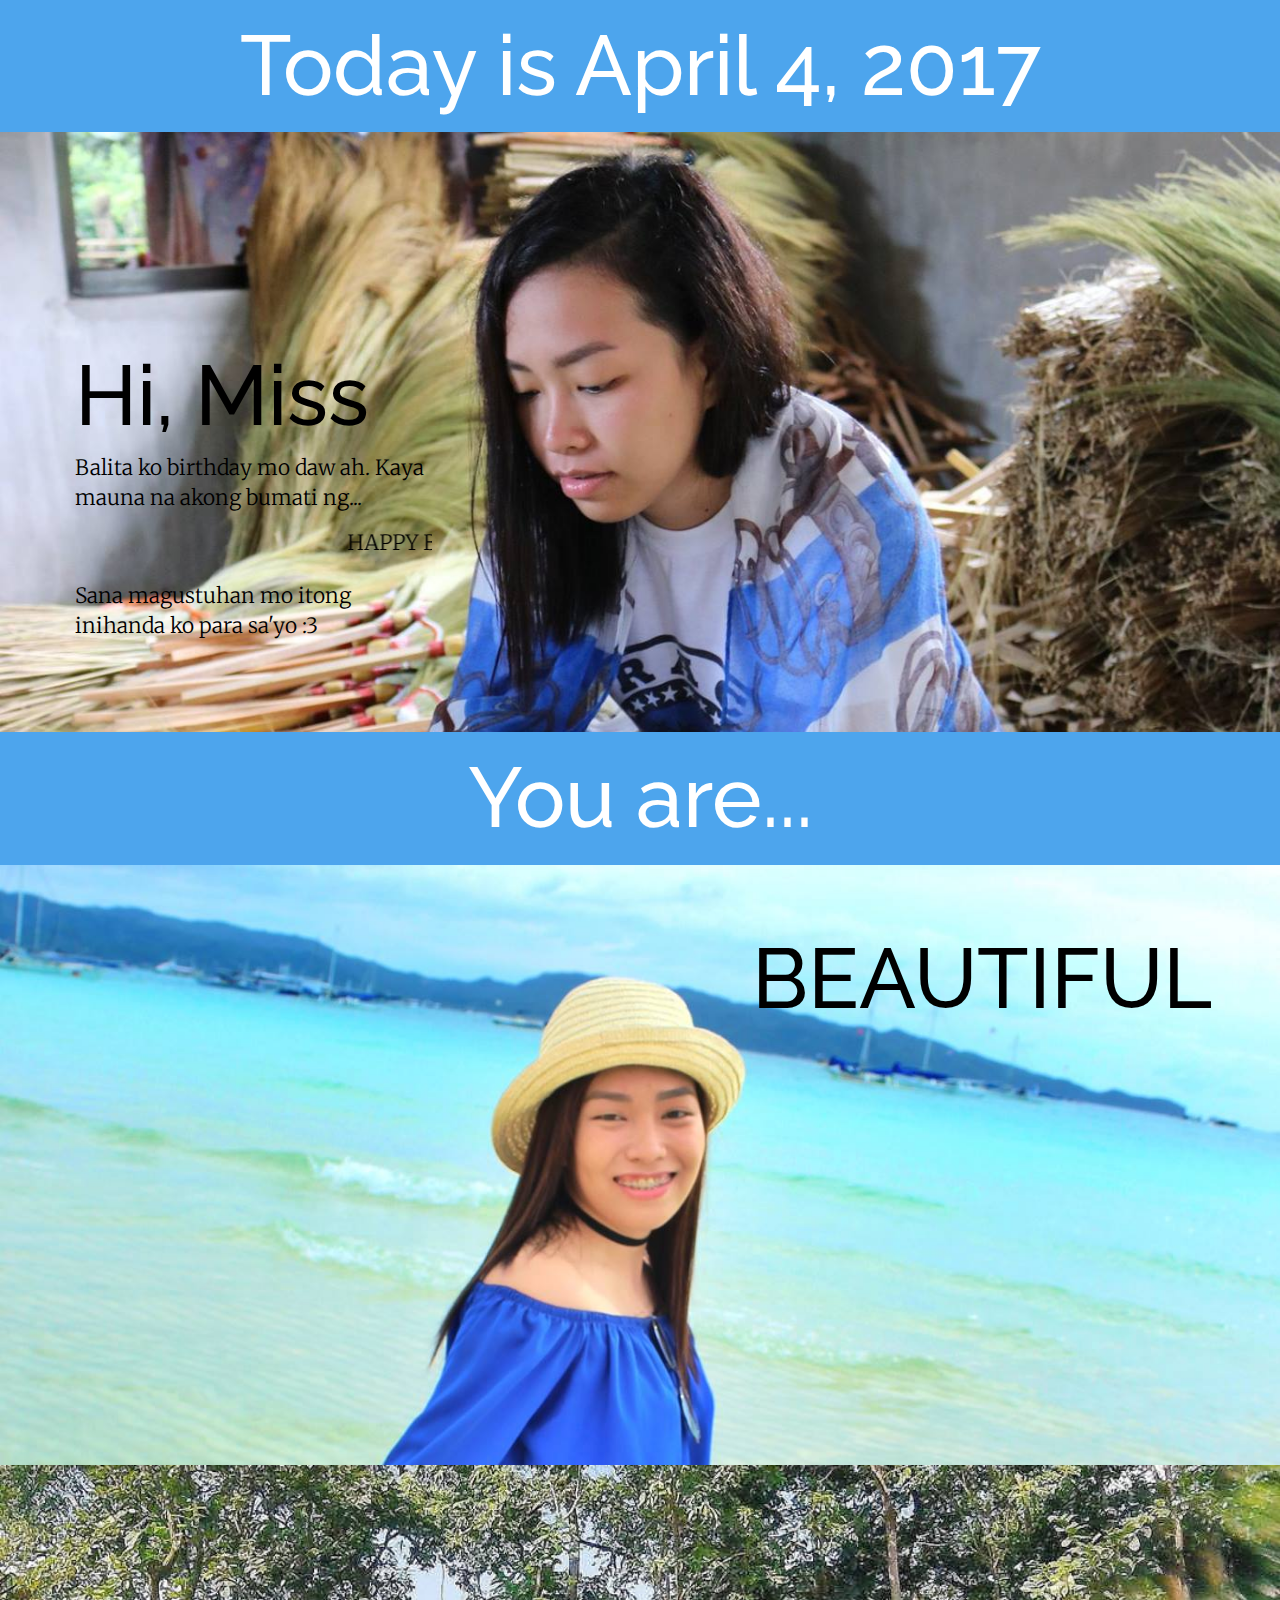
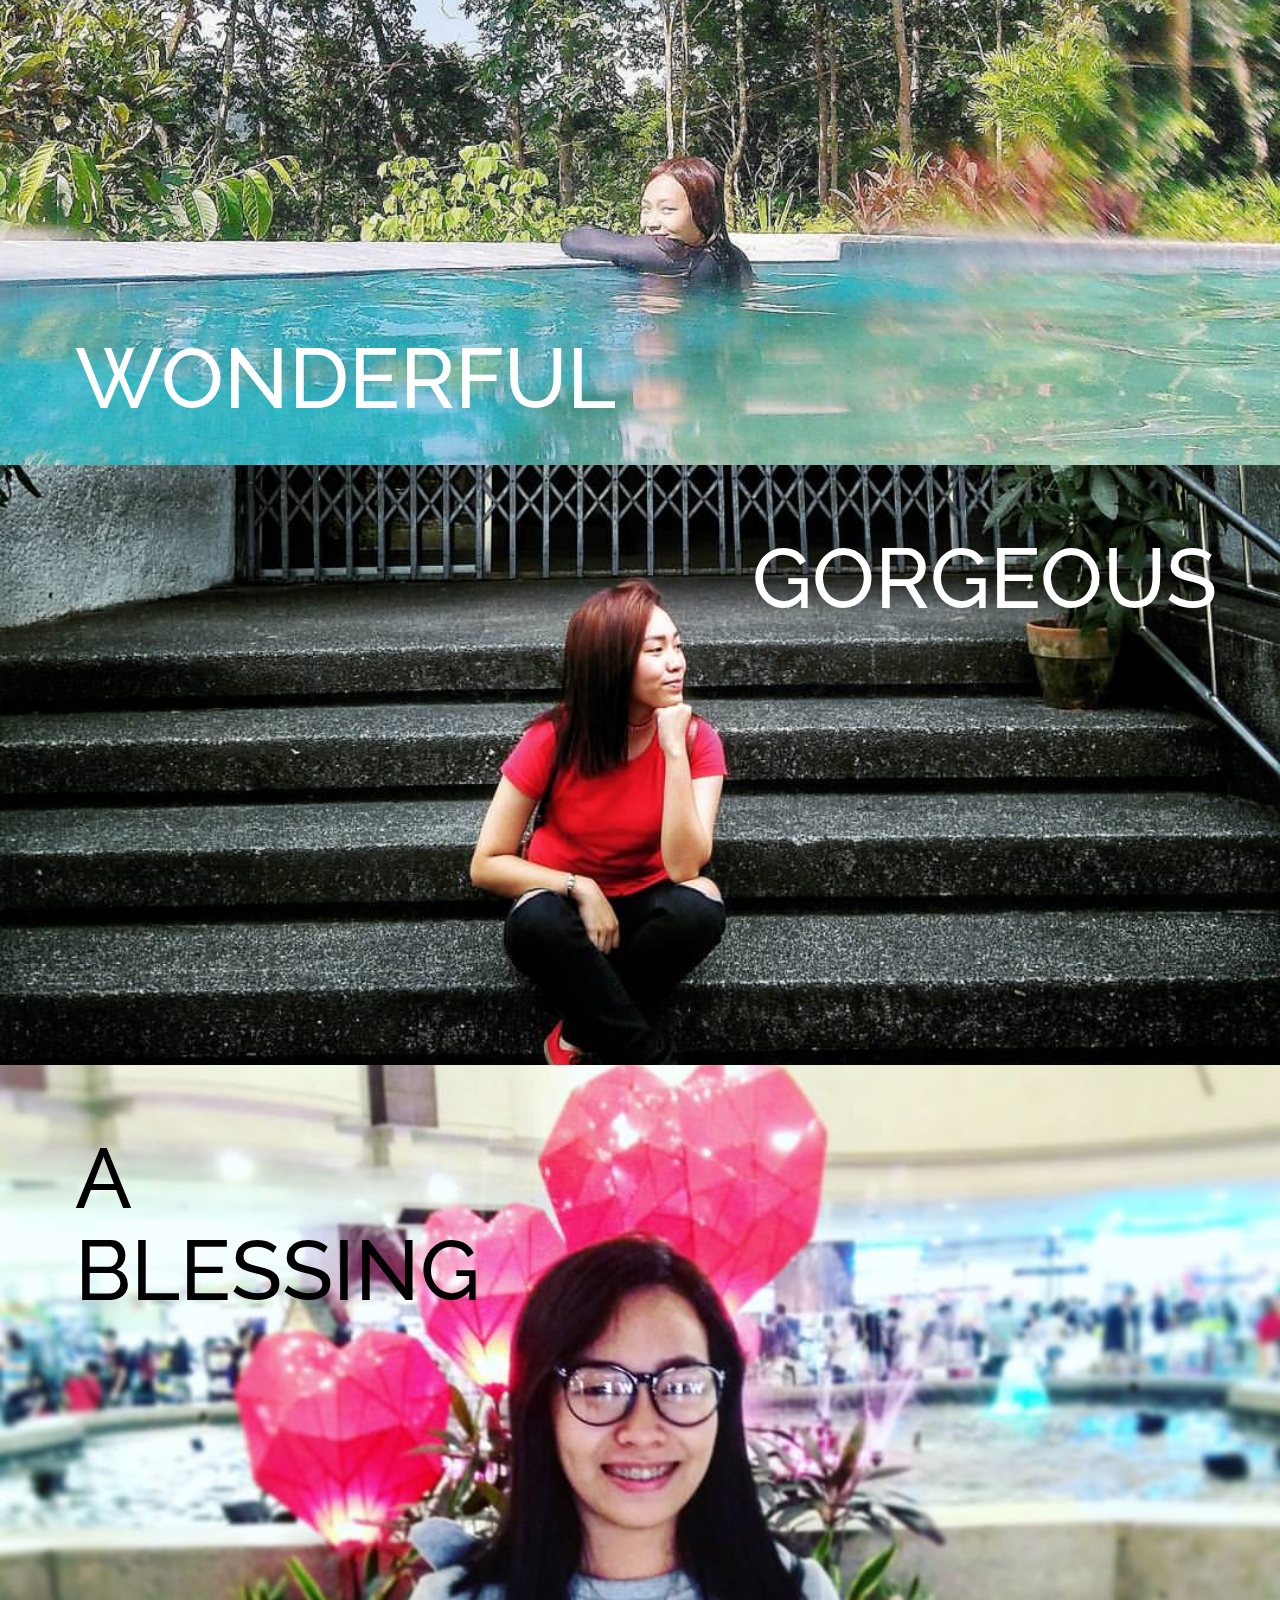
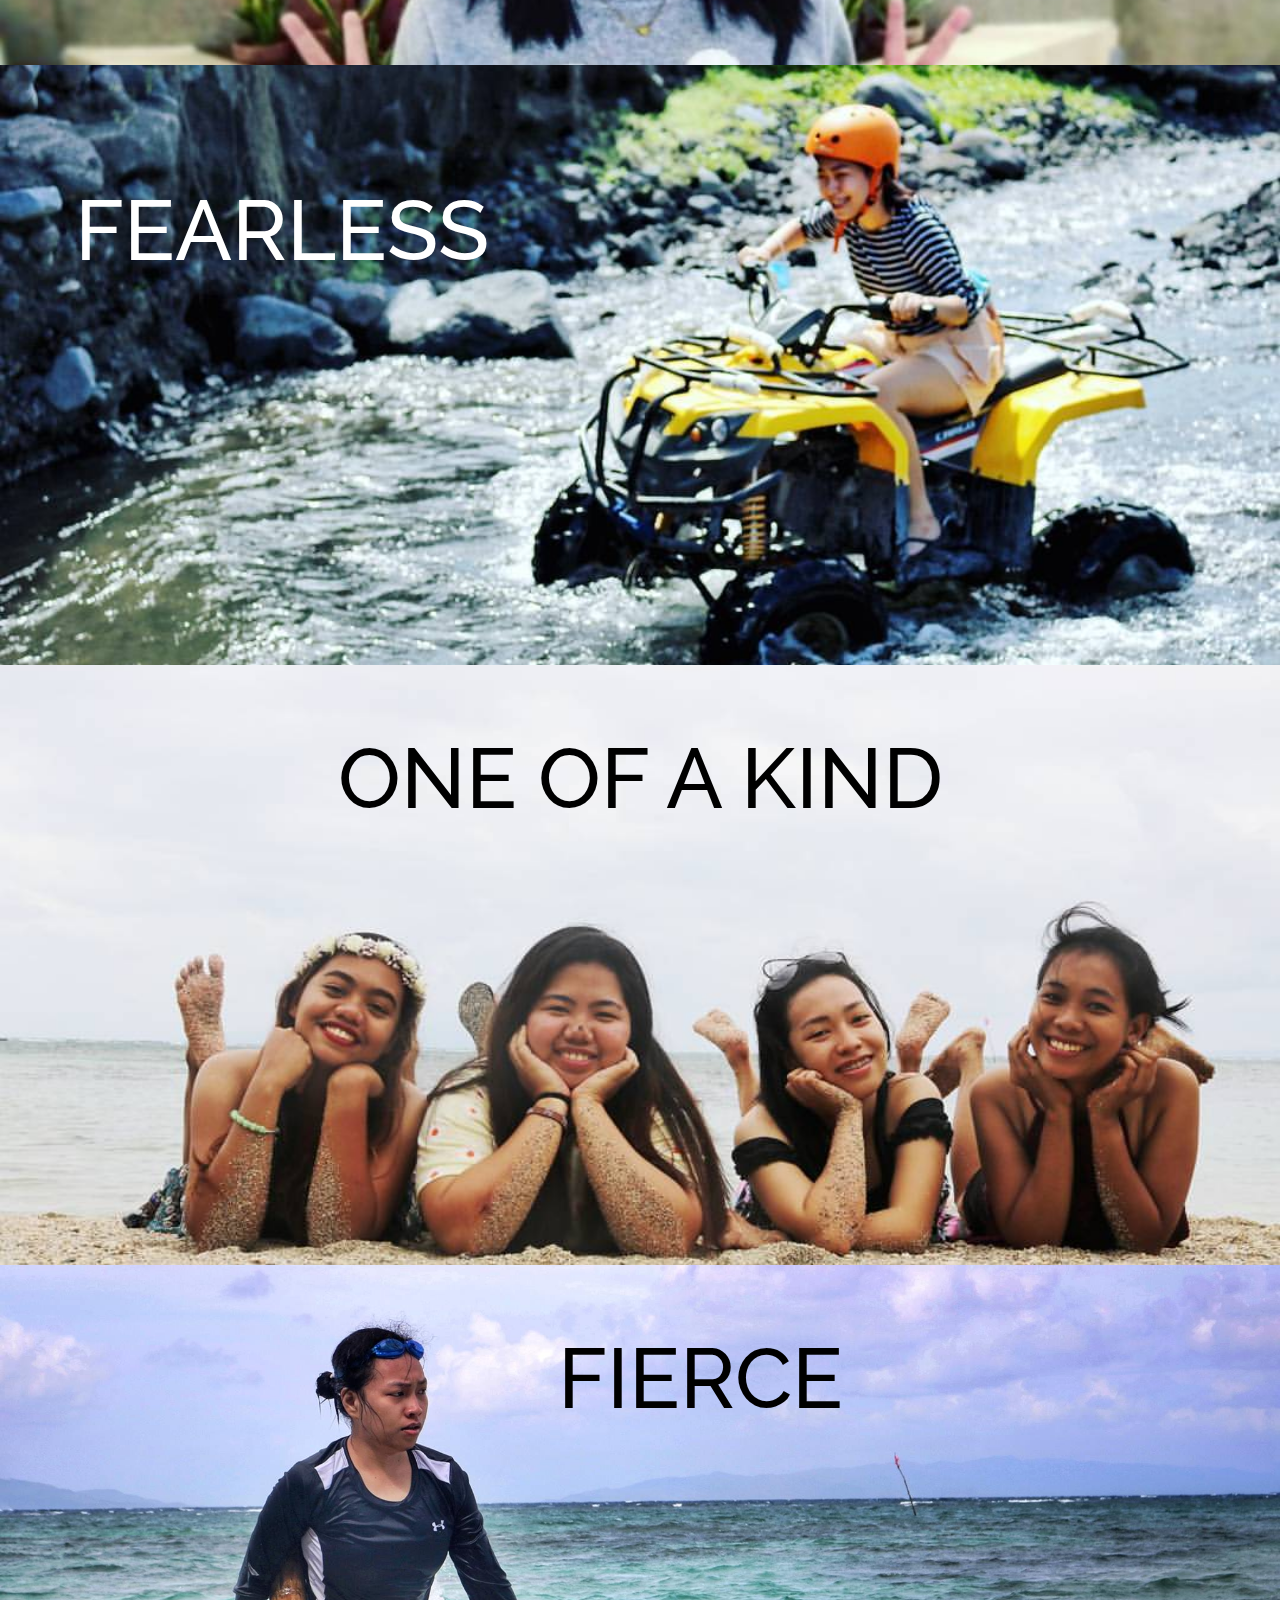
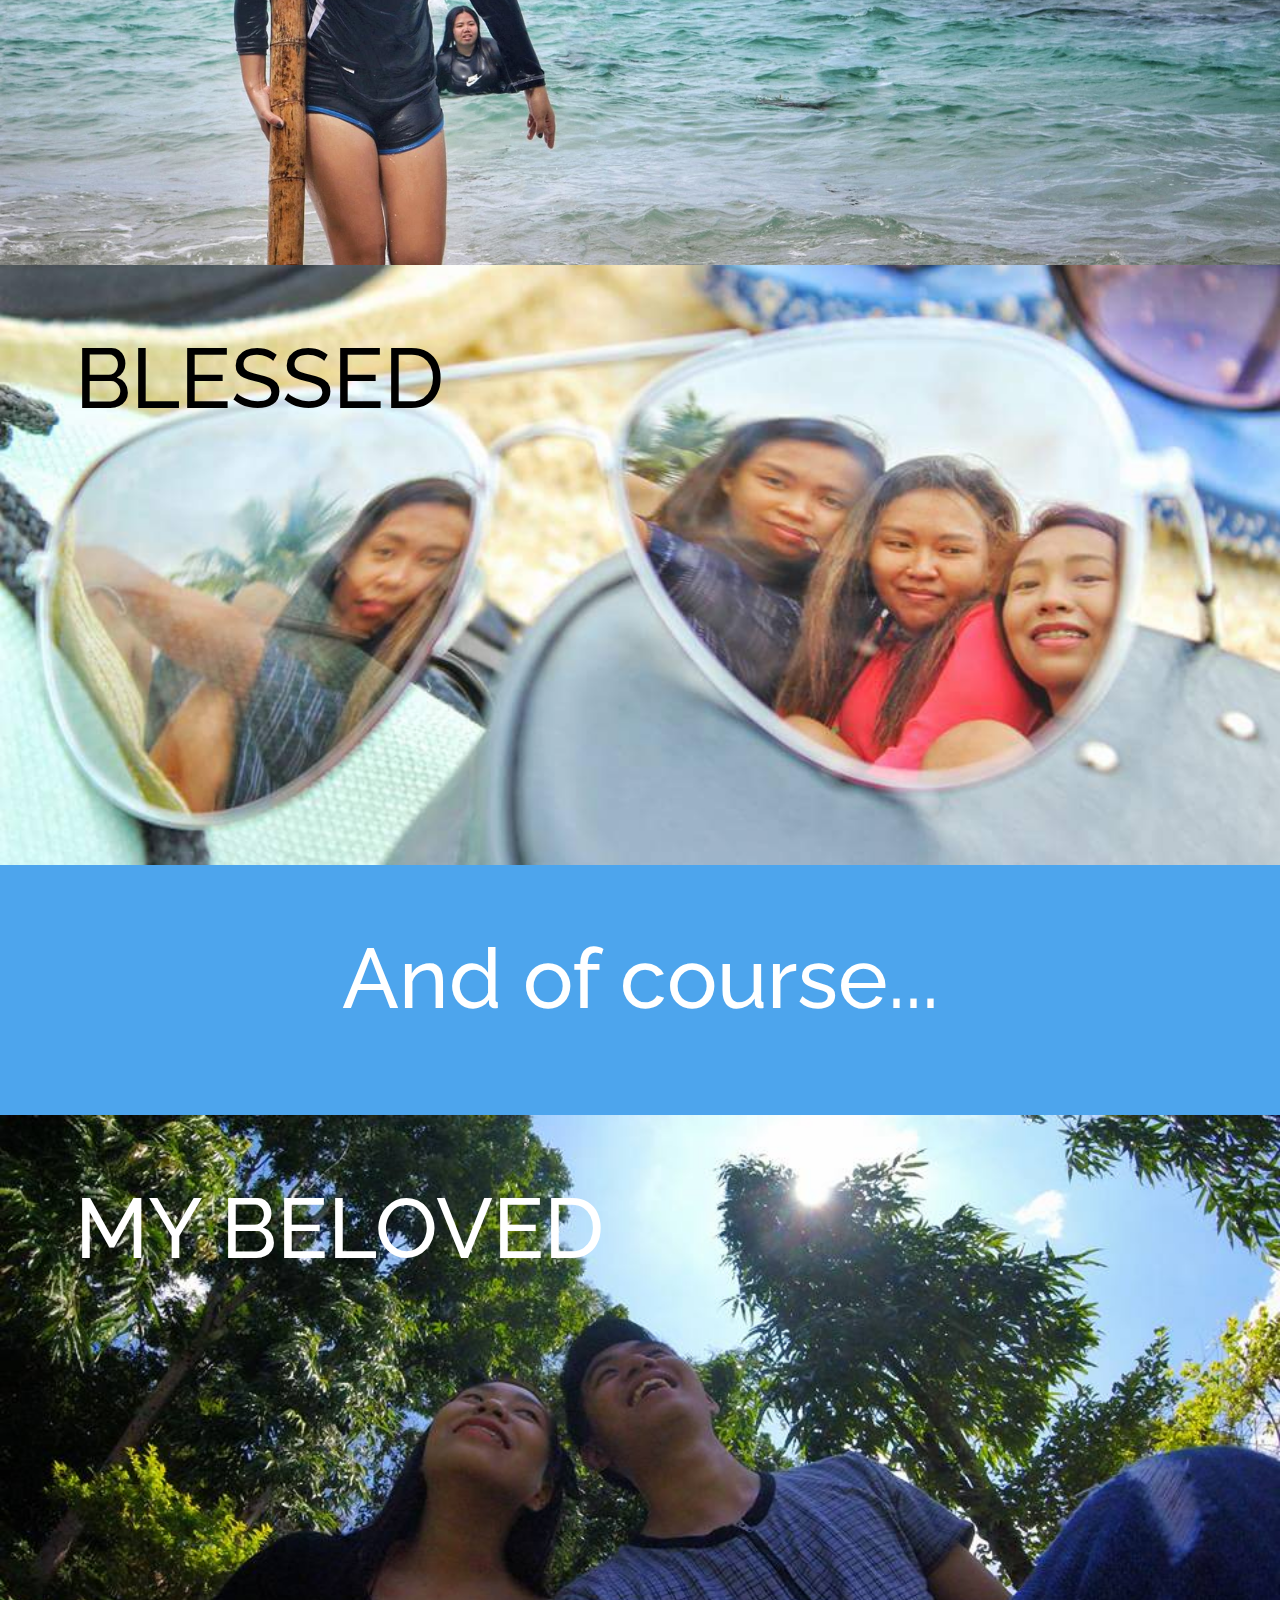
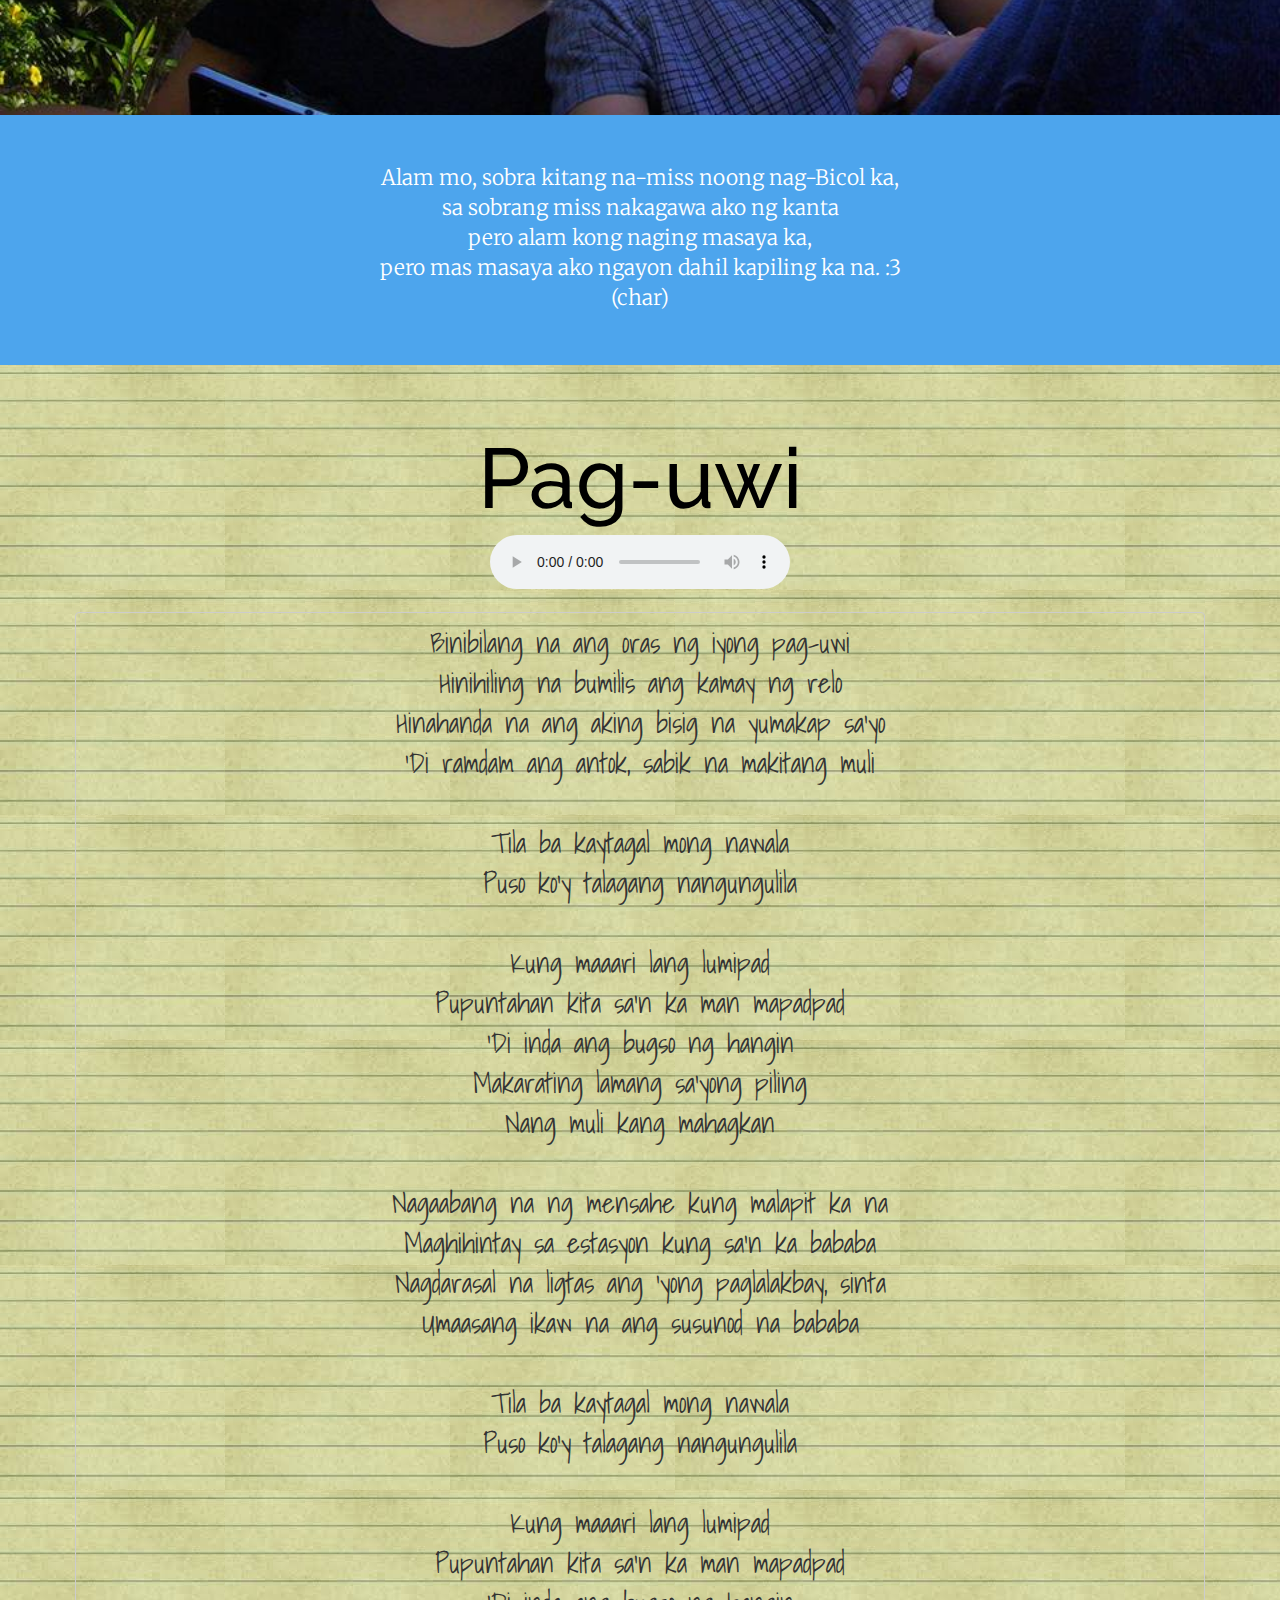
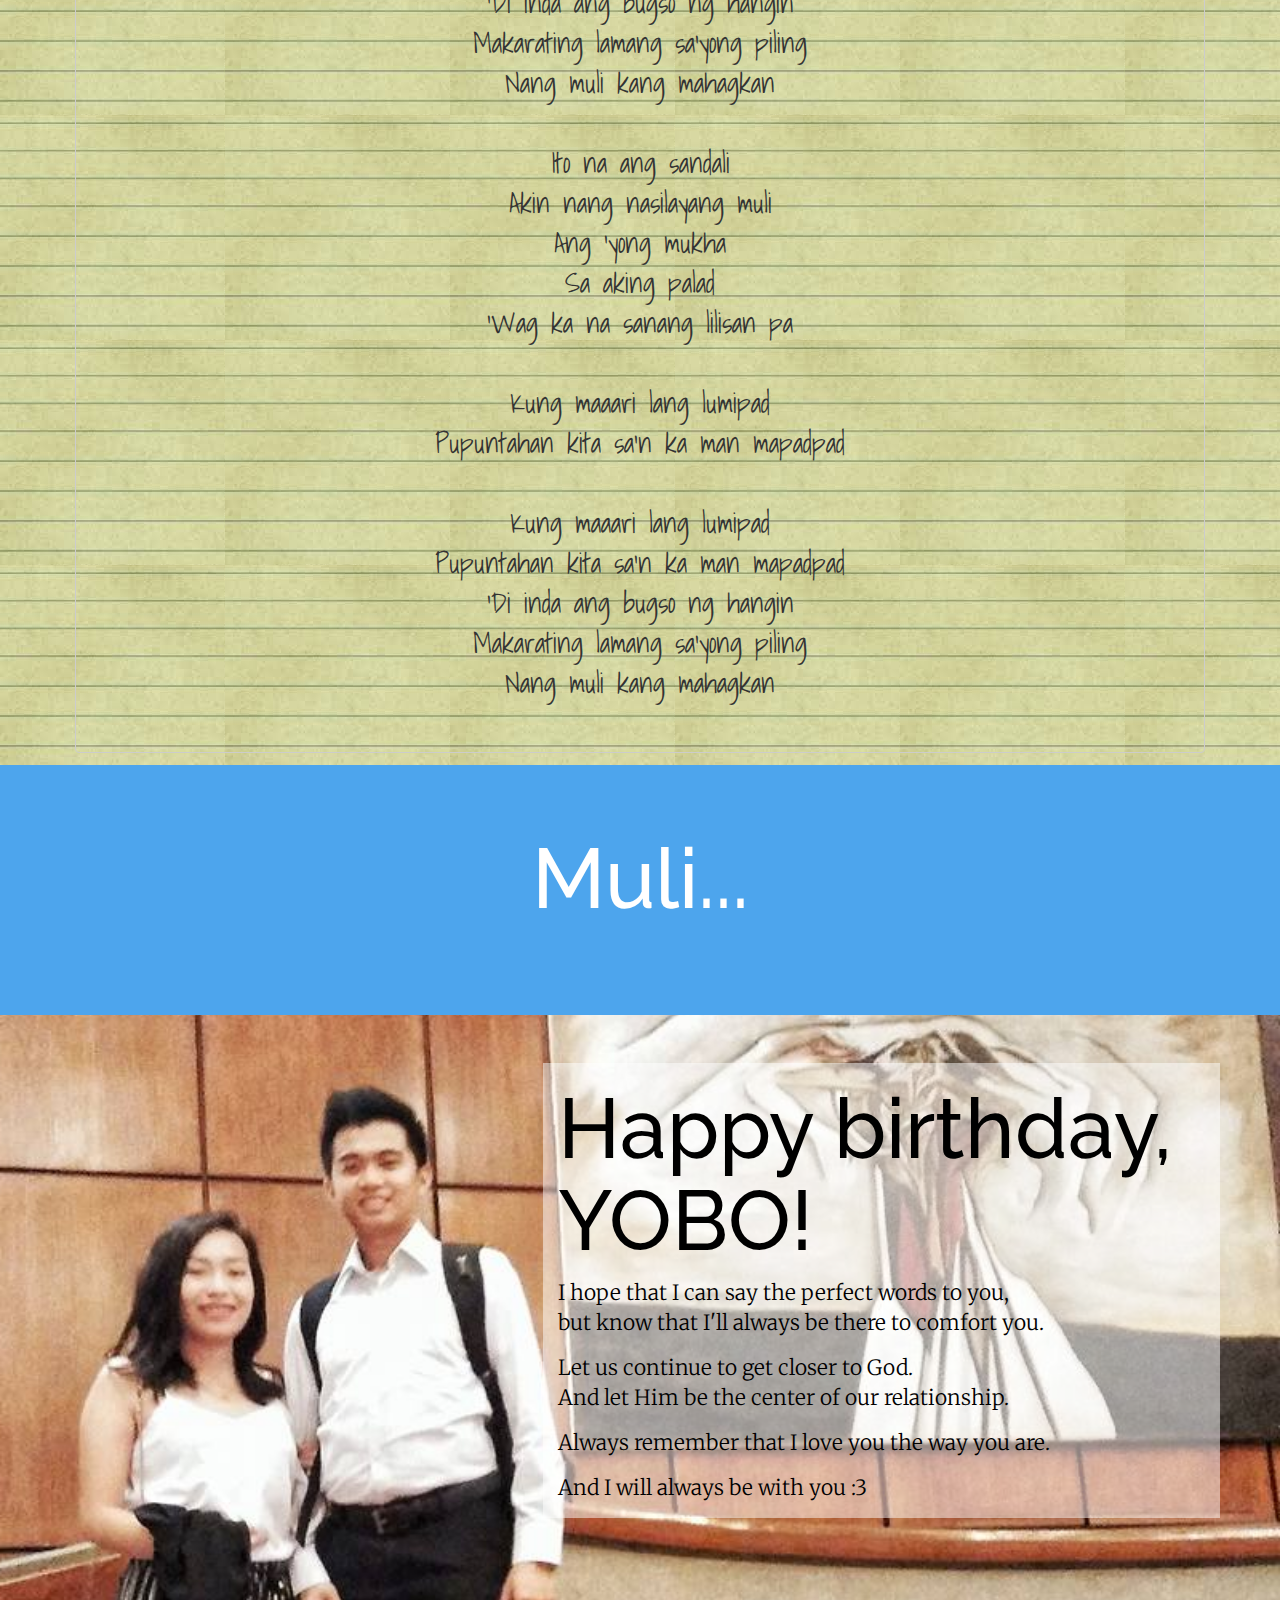
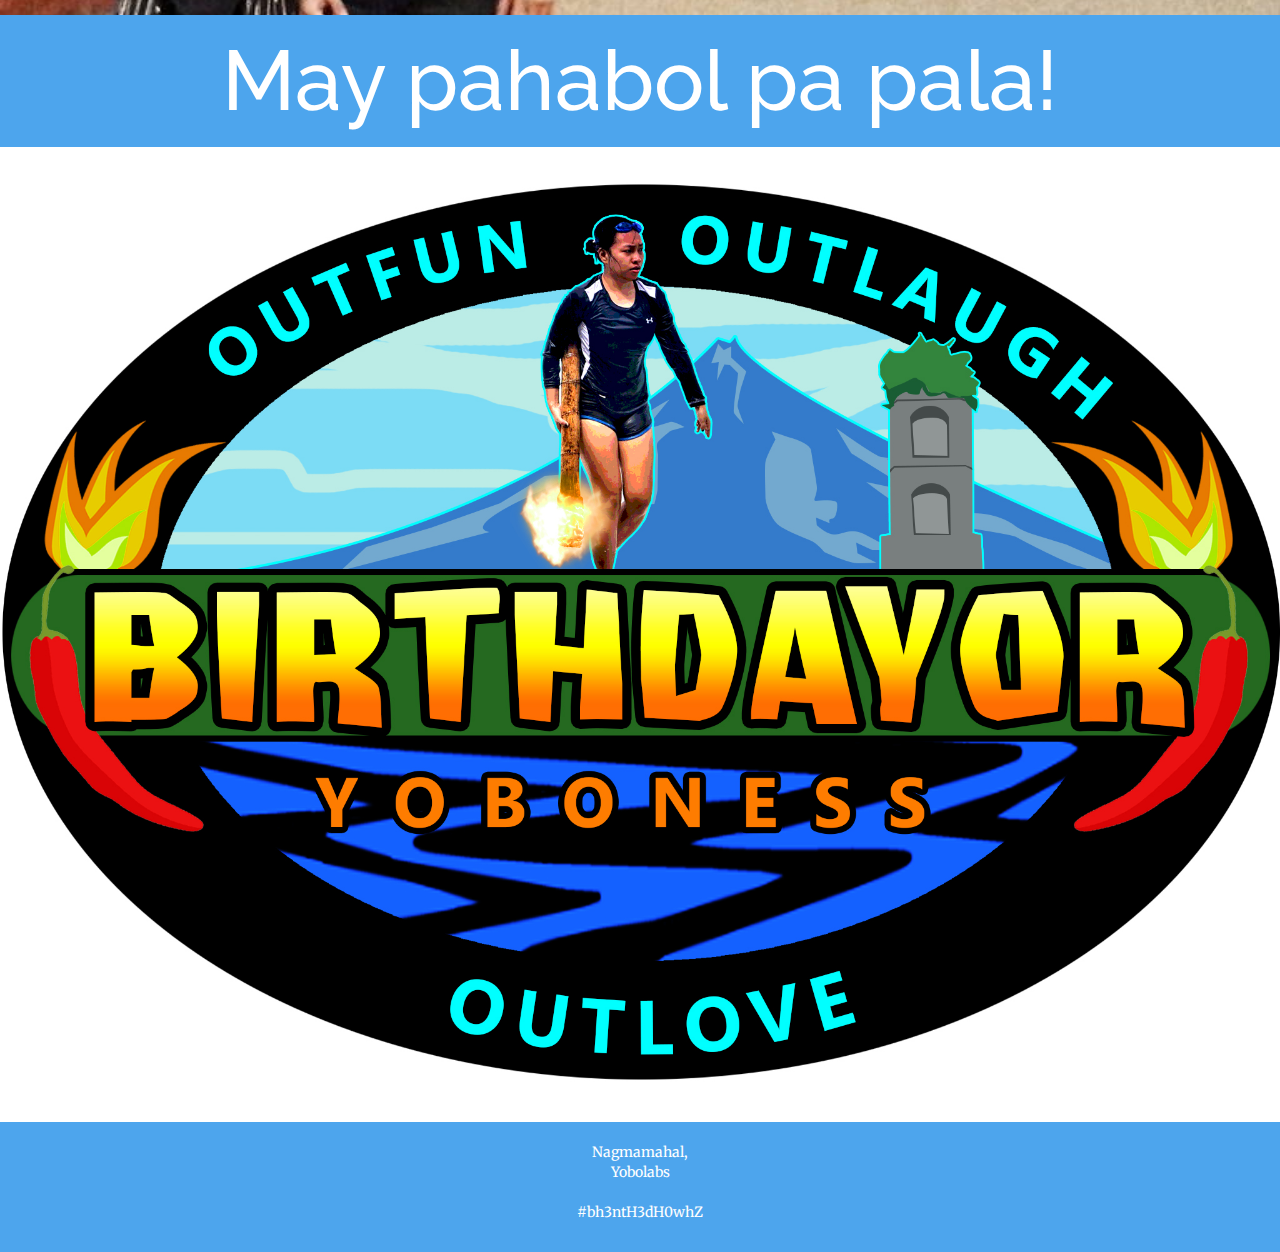
==== index.html @ 30f7e550 "Style fixes" ====
<!doctype html>
<html lang="en">
<head>
	<meta charset="UTF-8">
	<title>Yobirthday 04.04.17</title>
	<link rel="stylesheet" href="/css/bootstrap.min.css">
	<link rel="stylesheet" href="/css/styles.css">
	<link href="https://fonts.googleapis.com/css?family=Shadows+Into+Light" rel="stylesheet">
	<link href="https://fonts.googleapis.com/css?family=Merriweather|Raleway" rel="stylesheet">
	<script src="/js/jquery.min.js"></script>
	<script src="/js/bootstrap.min.js"></script>
</head>
<body>
<div class="container-fluid">
	<div class="row">
	
		<h1 class="blue">Today is April 4, 2017</h1>
		
		<div id="jt1" class="jumbotron">
			<div class="col-md-4" style="padding-top:150px">
				<h1>Hi, Miss</h1>
				<p>Balita ko birthday mo daw ah. Kaya mauna na akong bumati ng...</p>
				<p><marquee>HAPPY BIRTHDAY!!!</marquee></p>
				<p>Sana magustuhan mo itong inihanda ko para sa'yo :3</p>
			</div>			
		</div>
		
		<h1 class="blue">You are...</h1>
		
		<div id="jt2" class="jumbotron">
			<div class="col-md-5 col-md-offset-7">
				<h1>BEAUTIFUL</h1>				
				<p></p>
			</div>			
		</div>
		<div id="jt3" class="jumbotron">
			<div class="col-md-5" style="padding-top:400px">
				<h1>WONDERFUL</h1>
				<p></p>
			</div>			
		</div>
		<div id="jt4" class="jumbotron">
			<div class="col-md-5 col-md-offset-7">
				<h1>GORGEOUS</h1>
				<p></p>
			</div>			
		</div>
		<div id="jt5" class="jumbotron">
			<div class="col-md-5">
				<h1>A BLESSING</h1>
				<p></p>
			</div>			
		</div>
		<div id="jt6" class="jumbotron" style="padding-top:100px">
			<div class="col-md-5">
				<h1>FEARLESS</h1>
				<p></p>
			</div>			
		</div>
		<div id="jt7" class="jumbotron">
			<div class="col-md-12 text-center">
				<h1>ONE OF A KIND</h1>
				<p></p>
			</div>			
		</div>
		<div id="jt8" class="jumbotron">
			<div class="col-md-5 col-md-offset-5">
				<h1>FIERCE</h1>
				<p></p>
			</div>			
		</div>
		<div id="jt9" class="jumbotron">
			<div class="col-md-5">
				<h1>BLESSED</h1>
				<p></p>
			</div>			
		</div>
		<div id="jttext" class="jumbotron">
			<div class="col-md-12 text-center">				
				<h1>And of course...</h1>
			</div>
		</div>
		<div id="jt10" class="jumbotron">
			<div class="col-md-6">
				<h1>MY BELOVED</h1>
				<p></p>
			</div>
		</div>
		<div id="jttext" class="jumbotron">
			<div class="col-md-12 text-center">				
				<p>Alam mo, sobra kitang na-miss noong nag-Bicol ka,<br>
				sa sobrang miss nakagawa ako ng kanta<br>
				pero alam kong naging masaya ka,<br>
				pero mas masaya ako ngayon dahil kapiling ka na. :3<br>
				(char)</p>
			</div>
		</div>		
		<div id="jt11" class="jumbotron">
			<div class="col-md-12 text-center">
				<h1>Pag-uwi</h1>
				<p>
					<!-- Simple audio playback -->
					<audio controls>
						<source src="/sounds/Paguwi - EJ Perez.mp3"></source>		
						Your browser does not support the <code>audio</code> element.
					</audio>
				</p>
				<p>
				<pre>
Binibilang na ang oras ng iyong pag-uwi
Hinihiling na bumilis ang kamay ng relo
Hinahanda na ang aking bisig na yumakap sa'yo
'Di ramdam ang antok, sabik na makitang muli

Tila ba kaytagal mong nawala
Puso ko'y talagang nangungulila

Kung maaari lang lumipad
Pupuntahan kita sa'n ka man mapadpad
'Di inda ang bugso ng hangin
Makarating lamang sa'yong piling
Nang muli kang mahagkan

Nagaabang na ng mensahe kung malapit ka na
Maghihintay sa estasyon kung sa'n ka bababa
Nagdarasal na ligtas ang 'yong paglalakbay, sinta
Umaasang ikaw na ang susunod na bababa

Tila ba kaytagal mong nawala
Puso ko'y talagang nangungulila

Kung maaari lang lumipad
Pupuntahan kita sa'n ka man mapadpad
'Di inda ang bugso ng hangin
Makarating lamang sa'yong piling
Nang muli kang mahagkan

Ito na ang sandali
Akin nang nasilayang muli
Ang 'yong mukha
Sa aking palad
'Wag ka na sanang lilisan pa

Kung maaari lang lumipad
Pupuntahan kita sa'n ka man mapadpad

Kung maaari lang lumipad
Pupuntahan kita sa'n ka man mapadpad
'Di inda ang bugso ng hangin
Makarating lamang sa'yong piling
Nang muli kang mahagkan
				</pre>
				</p>
			</div>
		</div>
		<div id="jttext" class="jumbotron">
			<div class="col-md-12 text-center">				
				<h1>Muli...</h1>
			</div>
		</div>
		<div id="jt12" class="jumbotron">
			<div class="col-md-7 col-md-offset-5 transluscent">
				<h1>Happy birthday,<br>YOBO!</h1>
				<p>I hope that I can say the perfect words to you,<br>
				but know that I'll always be there to comfort you.</p>
				<p>Let us continue to get closer to God.<br>
				And let Him be the center of our relationship.</p>
				<p>Always remember that I love you the way you are.</p>
				<p>And I will always be with you :3</p>
			</div>
		</div>

		<h1 class="blue">May pahabol pa pala!</h1>
		
		<img src="images/survivor.jpg" alt="" class="img-responsive">
		
		<footer>
			<p>Nagmamahal,<br>
			Yobolabs<br><br>
			#bh3ntH3dH0whZ</p>
		</footer>
	</div>
</div>
</body>
</html>
---- css/styles.css ----
.jumbotron {
	margin-bottom: 0;		
	border-radius: 0 !important;
}
h1 {
	font-family: 'Raleway', sans-serif;
	font-size: 6em !important;
}
p {
	font-family: 'Merriweather', serif;
}
pre {
	background-color: rgba(255, 255, 255, 0);
	font-size: 2em;
	font-family: 'Shadows Into Light', cursive;
}
.transluscent{
	background-color: rgba(255, 255, 255, 0.5);
}
#jt1 {
	background: url(../images/1.jpg);
	background-size: cover;
	background-repeat: no-repeat;		
	background-position: 50% 30%;
	height: 600px;
	color: #000;
}
#jt2 {
	background: url(../images/4.jpg);
	background-size: cover;
	background-repeat: no-repeat;
	background-position: 50% 30%;
	height: 600px;
	color: #000;
}
#jt3 {
	background: url(../images/7.jpg);
	background-size: cover;
	background-repeat: no-repeat;
	background-position: 50% 80%;
	height: 600px;
	color: #fff;
}
#jt4 {
	background: url(../images/5.jpg);
	background-size: cover;
	background-repeat: no-repeat;
	background-position: 50% 80%;
	height: 600px;
	color: #fff;
}
#jt5 {
	background: url(../images/8.jpg);
	background-size: cover;
	background-repeat: no-repeat;
	background-position: 50% 5%;
	height: 600px;
	color: #000;
}
#jt6 {
	background: url(../images/9.jpg);
	background-size: cover;
	background-repeat: no-repeat;
	background-position: 50% 20%;
	height: 600px;
	color: #fff;
}
#jt7 {
	background: url(../images/10.jpg);
	background-size: cover;
	background-repeat: no-repeat;
	background-position: 50% 80%;
	height: 600px;
	color: #000;
}
#jt8 {
	background: url(../images/3.jpg);
	background-size: cover;
	background-repeat: no-repeat;
	background-position: 50% 0%;
	height: 600px;
	color: #000;
}
#jt9 {
	background: url(../images/6.jpg);
	background-size: cover;
	background-repeat: no-repeat;
	background-position: 50% 80%;
	height: 600px;
	color: #000;
}
#jt10 {
	background: url(../images/2.jpg);
	background-size: cover;
	background-repeat: no-repeat;
	background-position: 50% 80%;
	height: 600px;
	color: #fff;
}
#jt11 { 
	background: url(../images/paper.jpg);
	height: 2000px;
	color: #000;
}
#jt12 { 
	background: url(../images/11.jpg);
	background-size: 120%;
	background-repeat: no-repeat;
	background-position: 100% 30%;
	height: 600px;
	color: #000;
}
#jttext { 
	background-color: #4DA5ED;
	color: #fff;
	height: 250px;
}
#jt14 { 
	background: url(../images/survivor.jpg);
	background-size: 100% 100%;
	background-repeat: no-repeat;
	background-position: 100% 100%;
	height: 1000px;
	color: #000;
}

h1.blue, footer {
	background-color: #4DA5ED;
	color: #fff;
	margin: 0;
	padding: 20px;
	text-align: center;
}
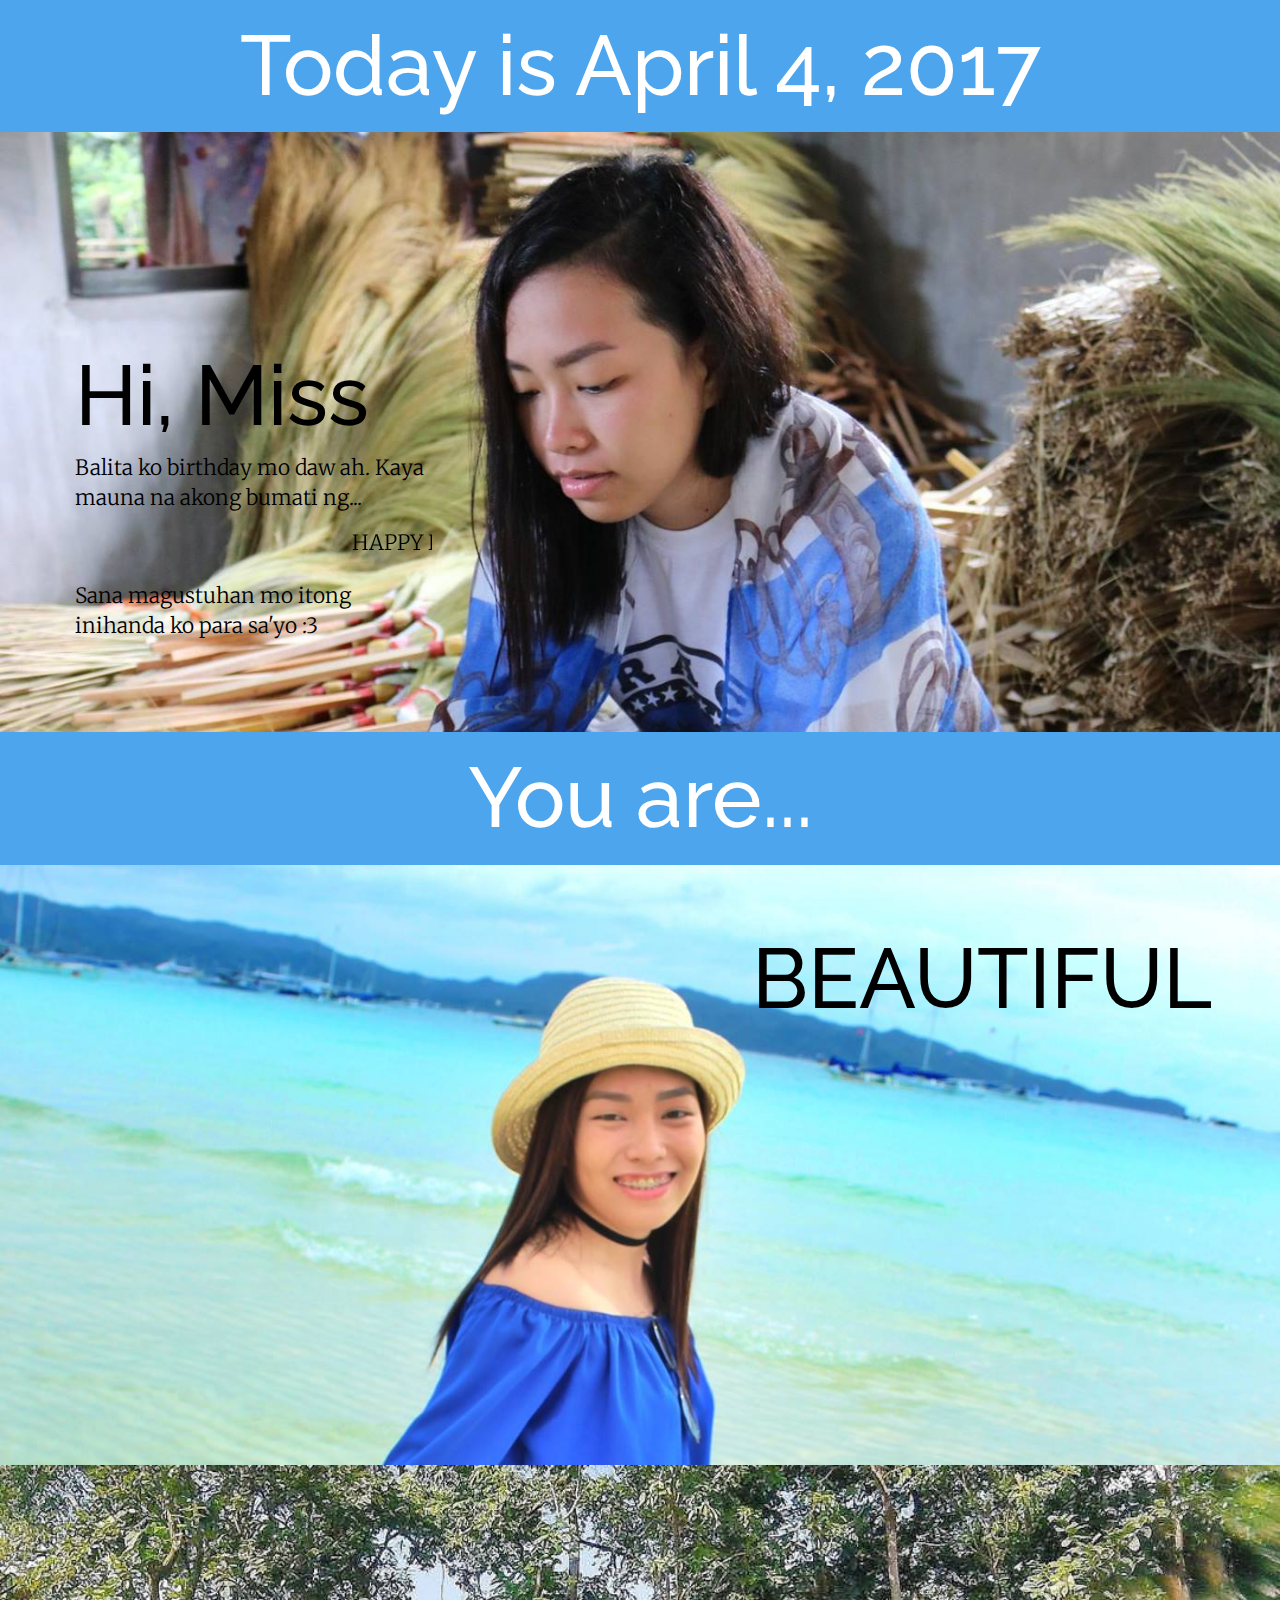
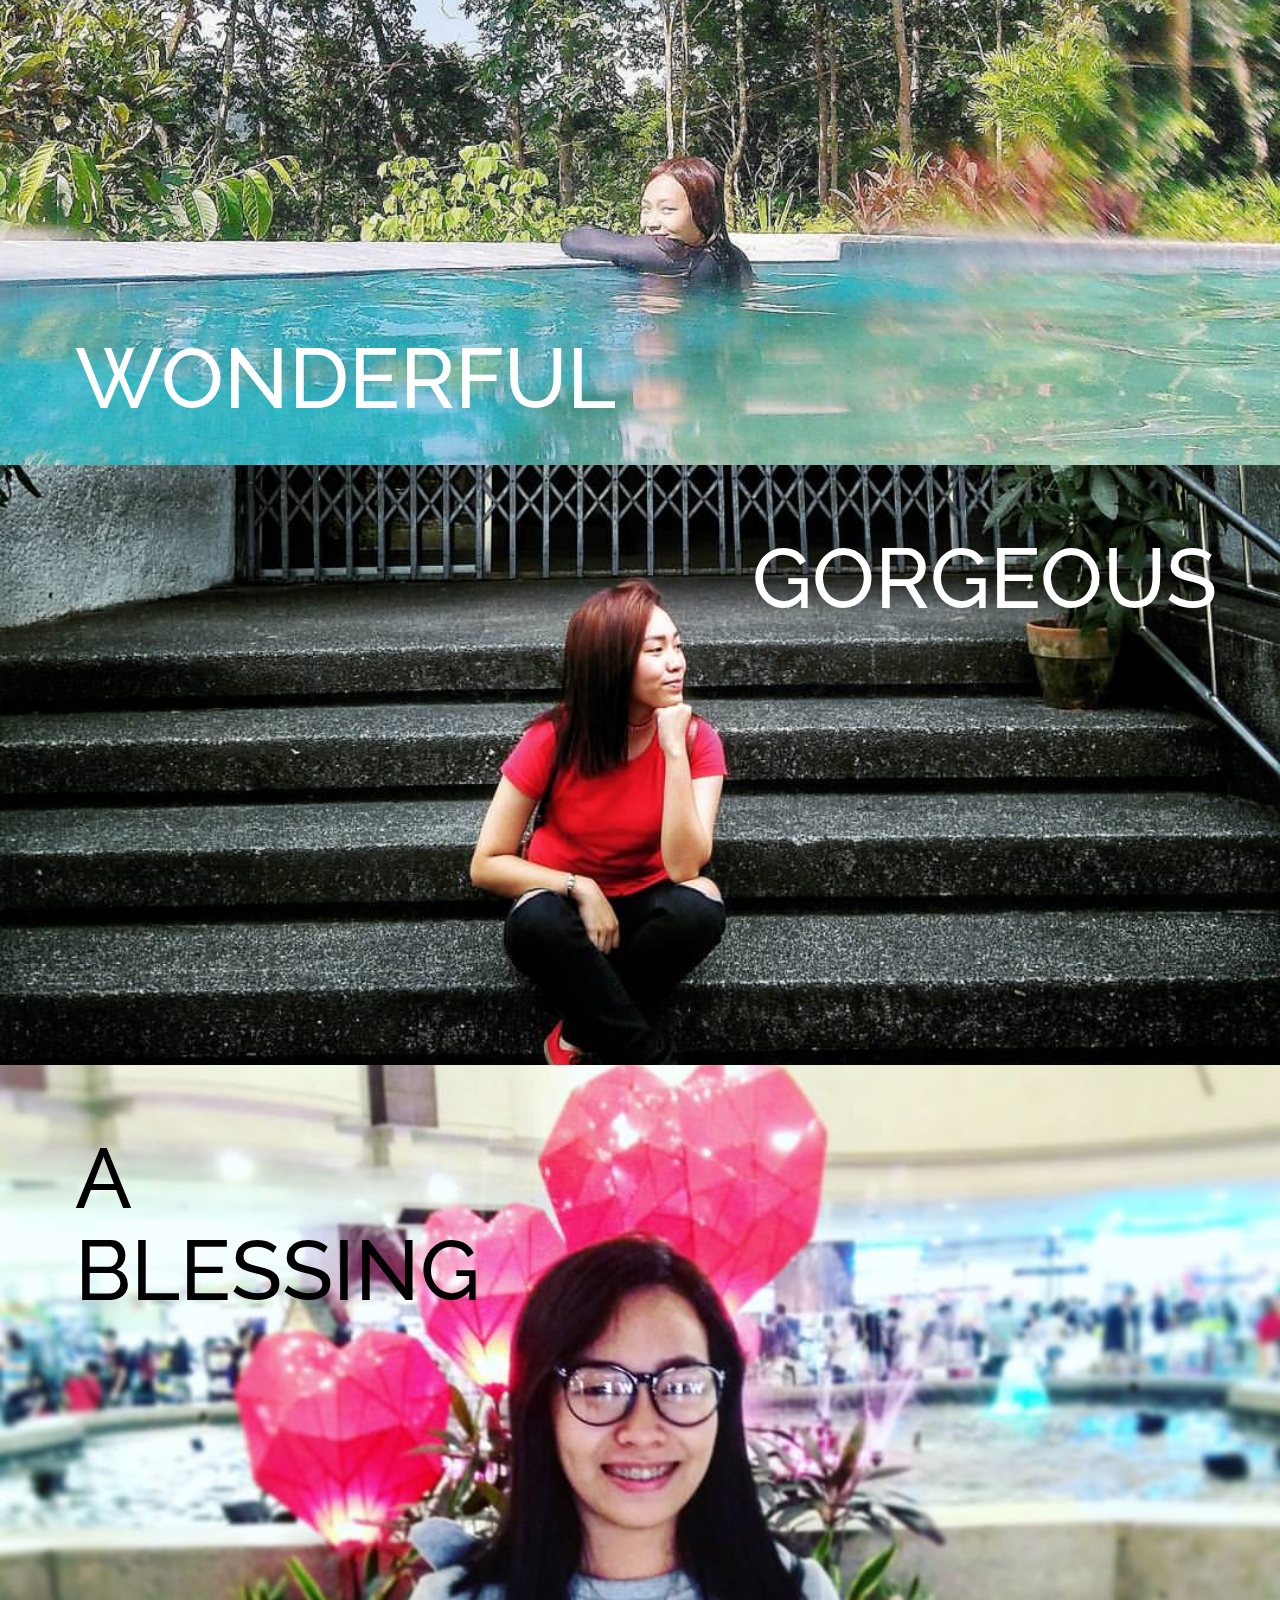
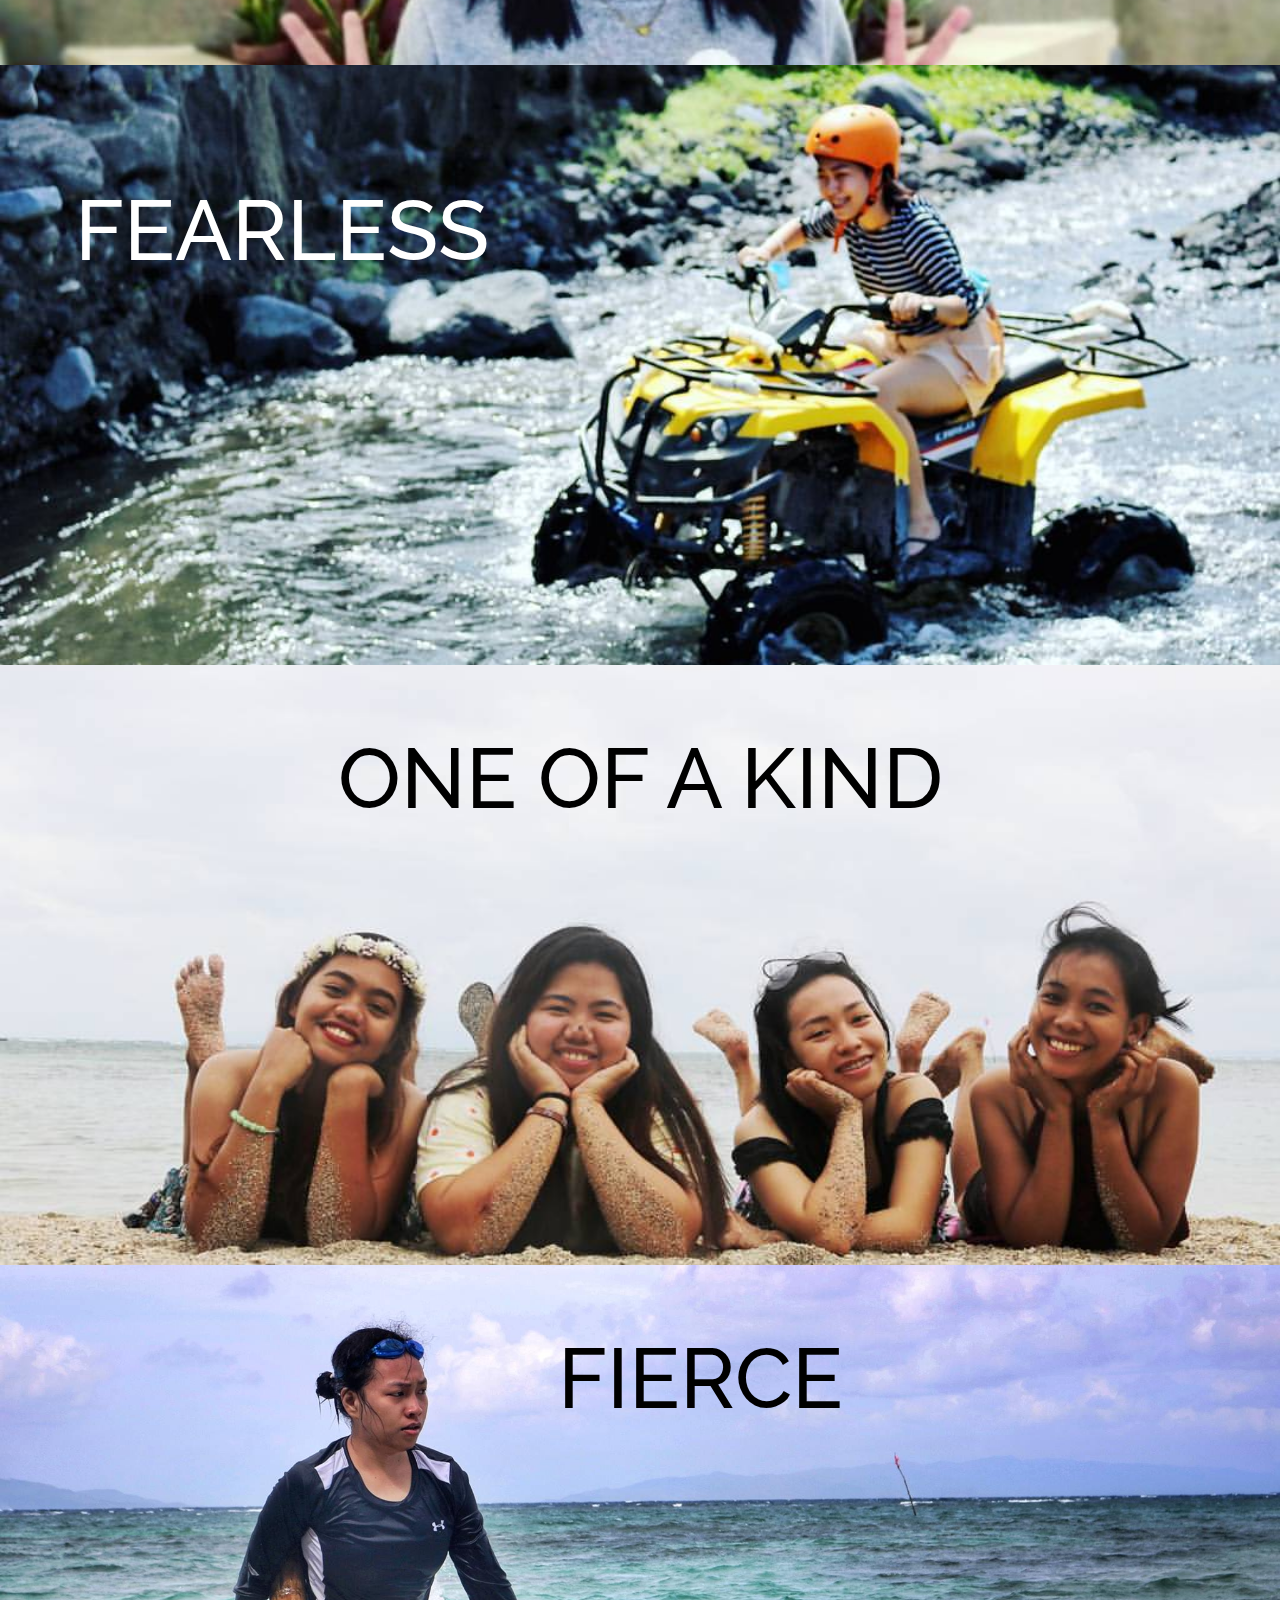
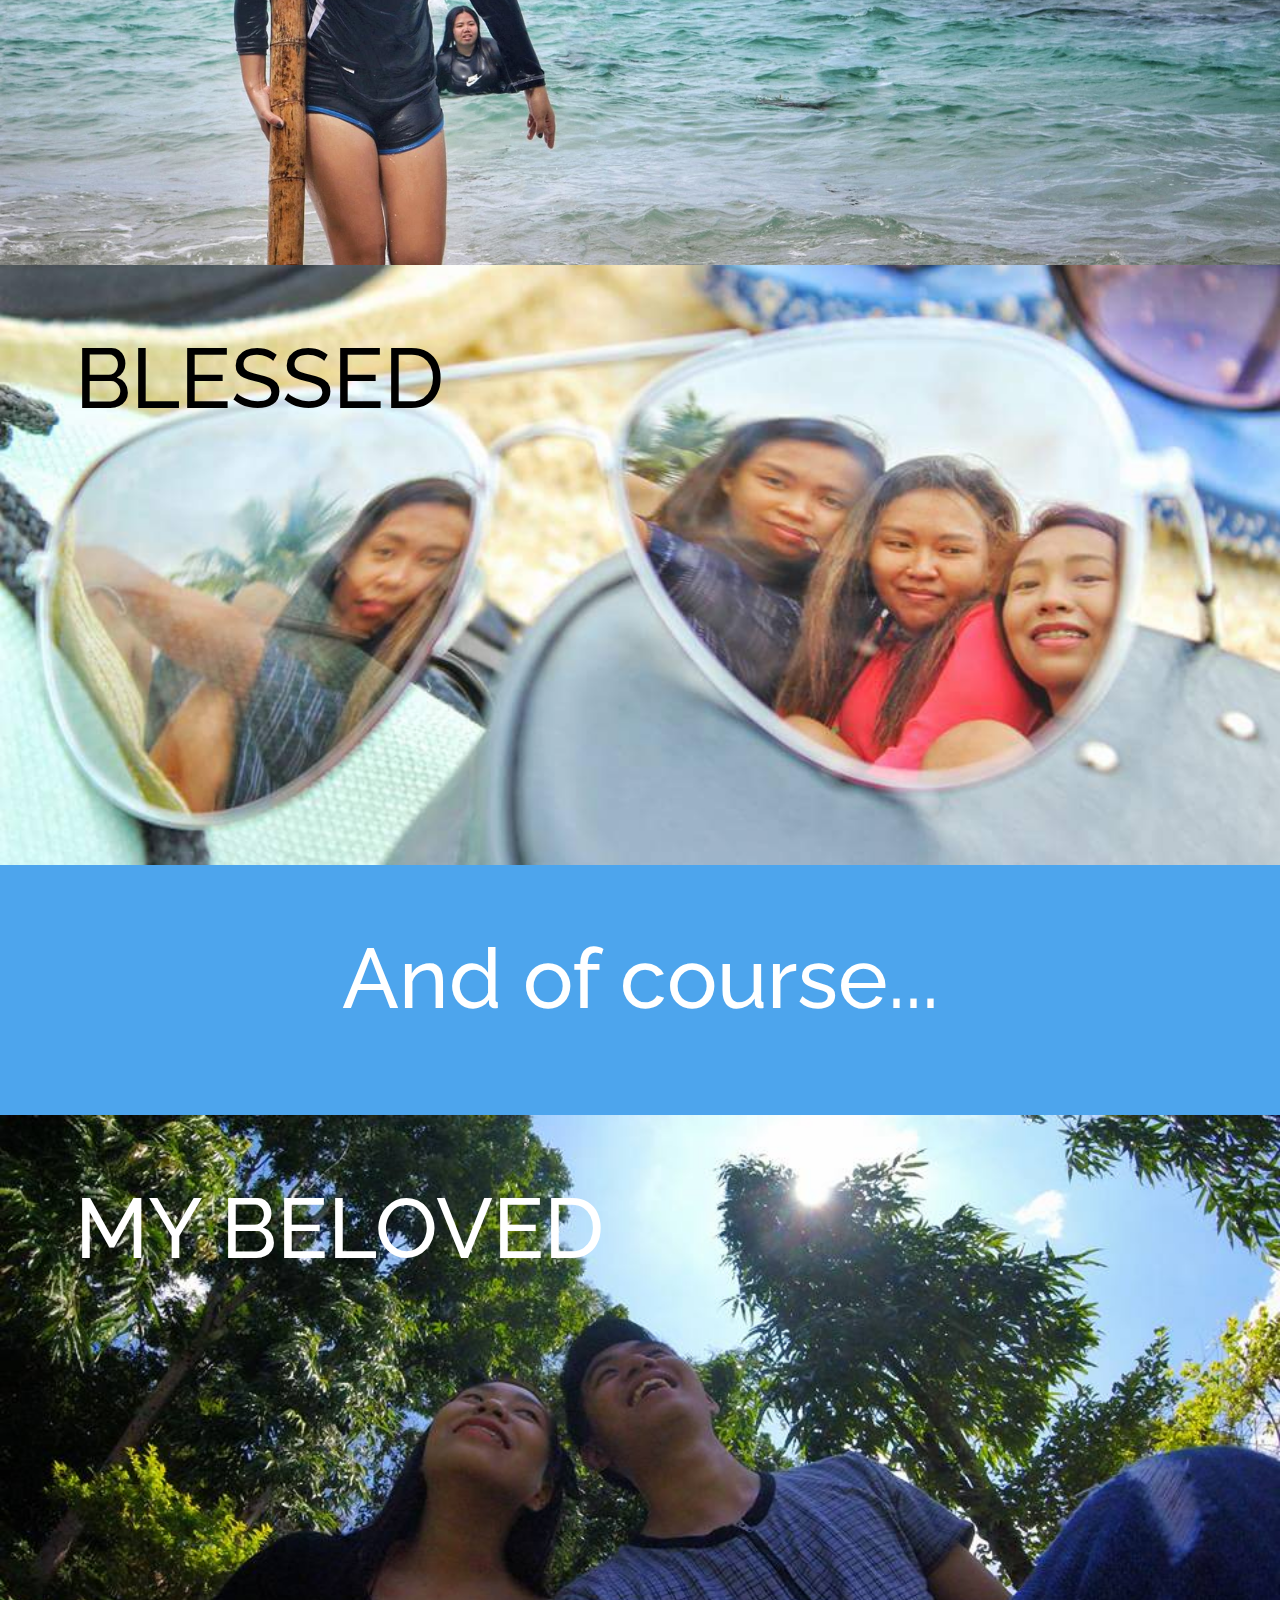
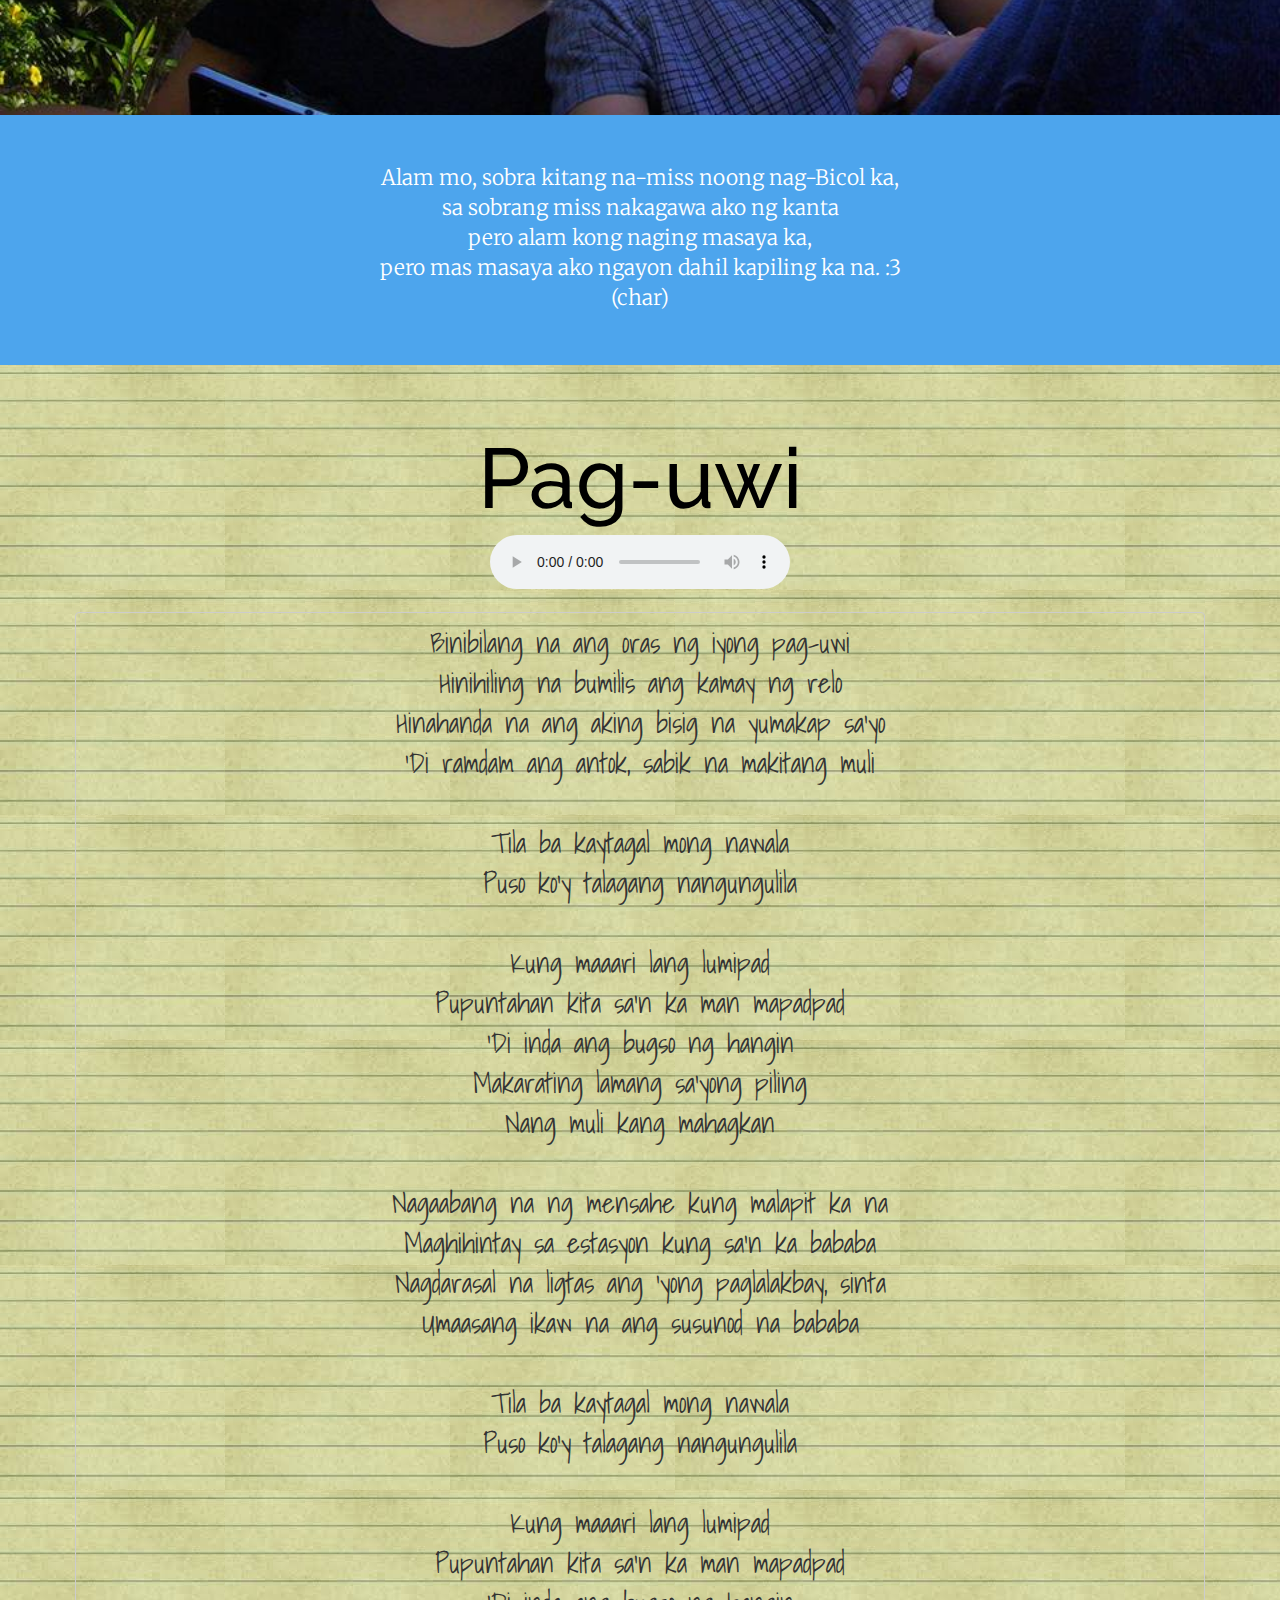
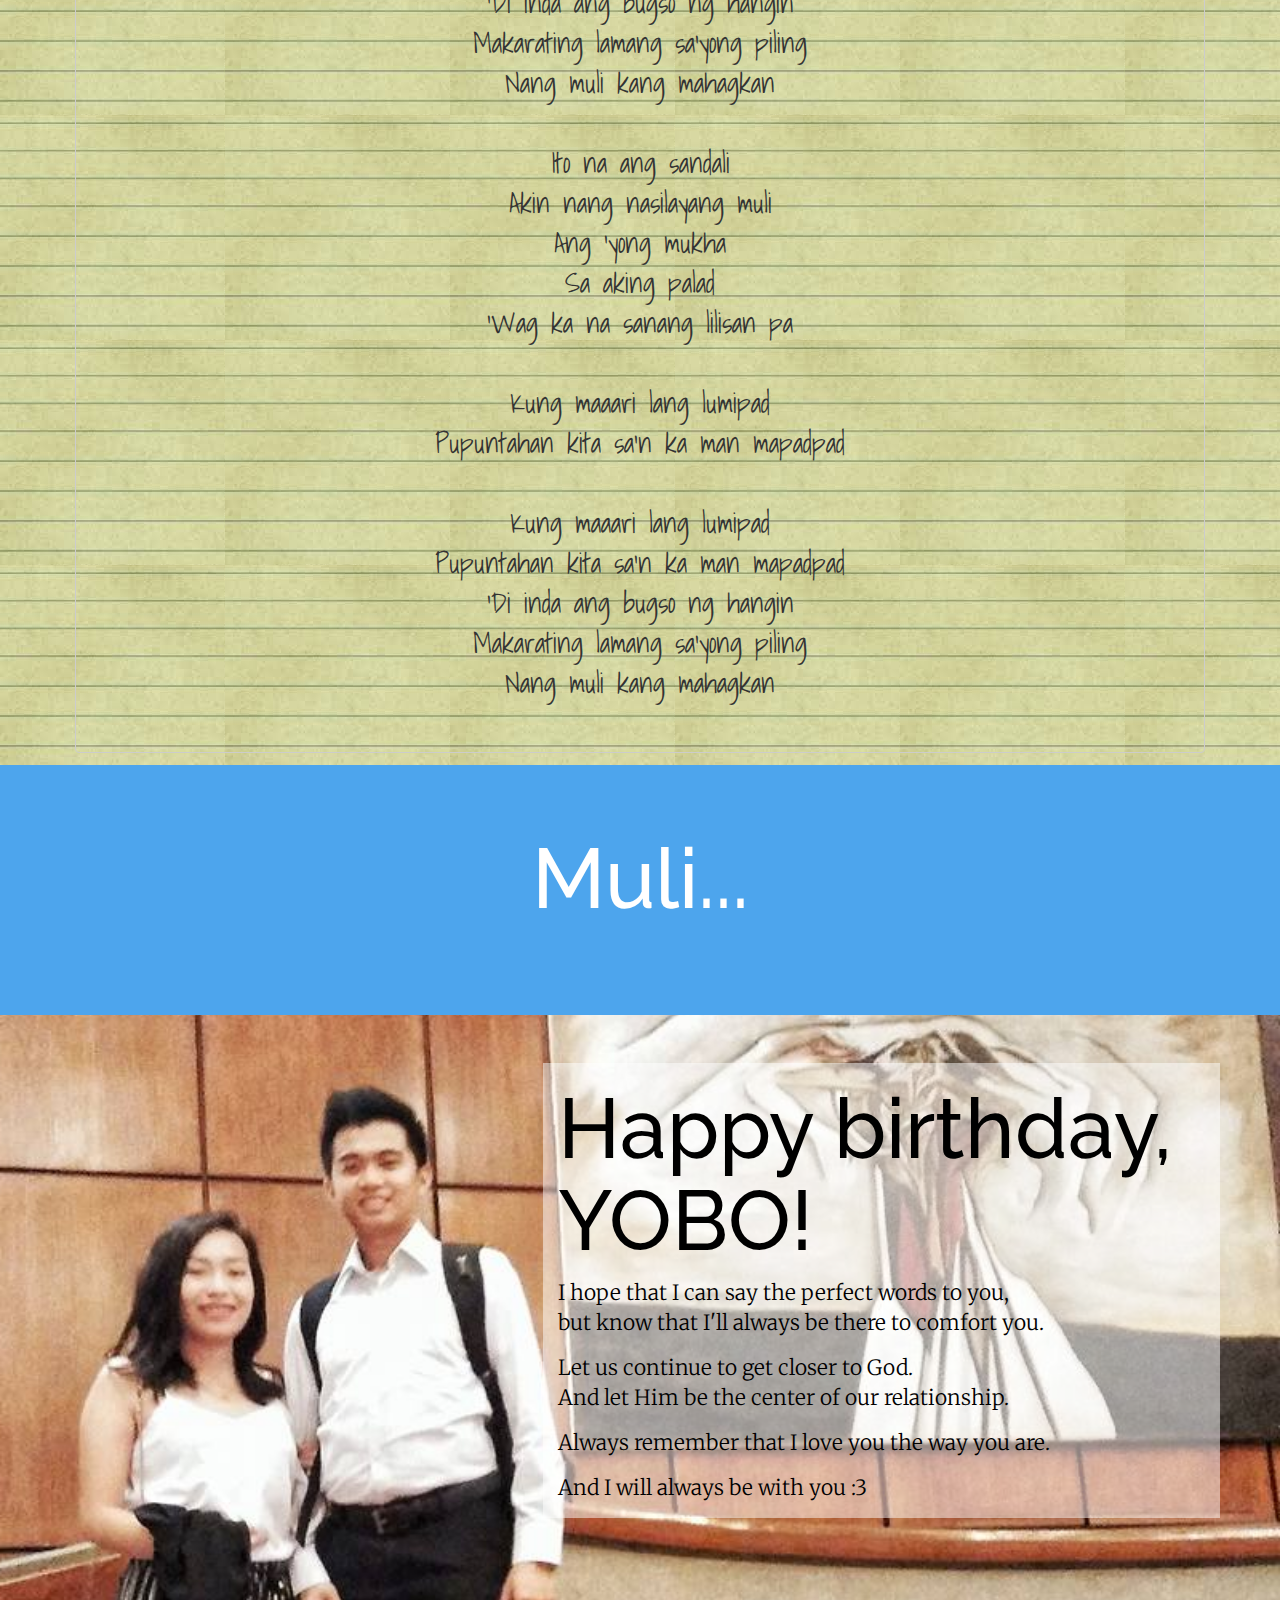
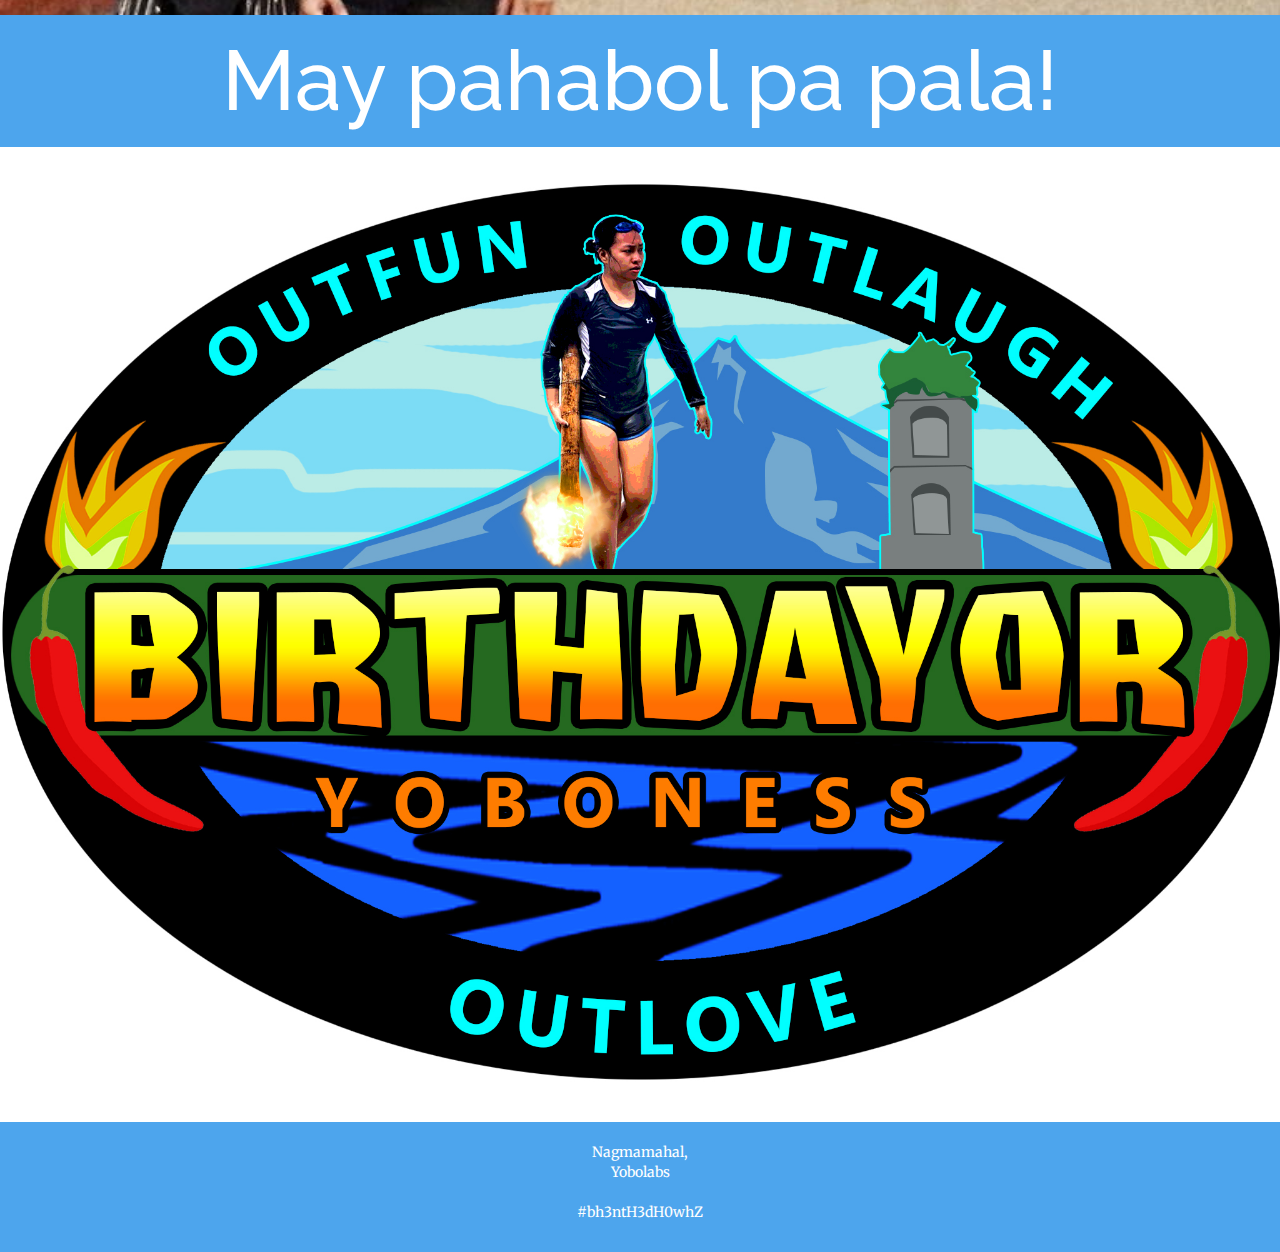
==== commit af92e827: "Modified assets url" ====
--- a/index.html
+++ b/index.html
@@ -3,12 +3,10 @@
 <head>
 	<meta charset="UTF-8">
 	<title>Yobirthday 04.04.17</title>
-	<link rel="stylesheet" href="/css/bootstrap.min.css">
-	<link rel="stylesheet" href="/css/styles.css">
+	<link rel="stylesheet" href="css/bootstrap.min.css">
+	<link rel="stylesheet" href="css/styles.css">
 	<link href="https://fonts.googleapis.com/css?family=Shadows+Into+Light" rel="stylesheet">
-	<link href="https://fonts.googleapis.com/css?family=Merriweather|Raleway" rel="stylesheet">
-	<script src="/js/jquery.min.js"></script>
-	<script src="/js/bootstrap.min.js"></script>
+	<link href="https://fonts.googleapis.com/css?family=Merriweather|Raleway" rel="stylesheet">	
 </head>
 <body>
 <div class="container-fluid">
@@ -181,5 +179,8 @@
 		</footer>
 	</div>
 </div>
+
+<script src="js/jquery.min.js"></script>
+<script src="js/bootstrap.min.js"></script>
 </body>
 </html>